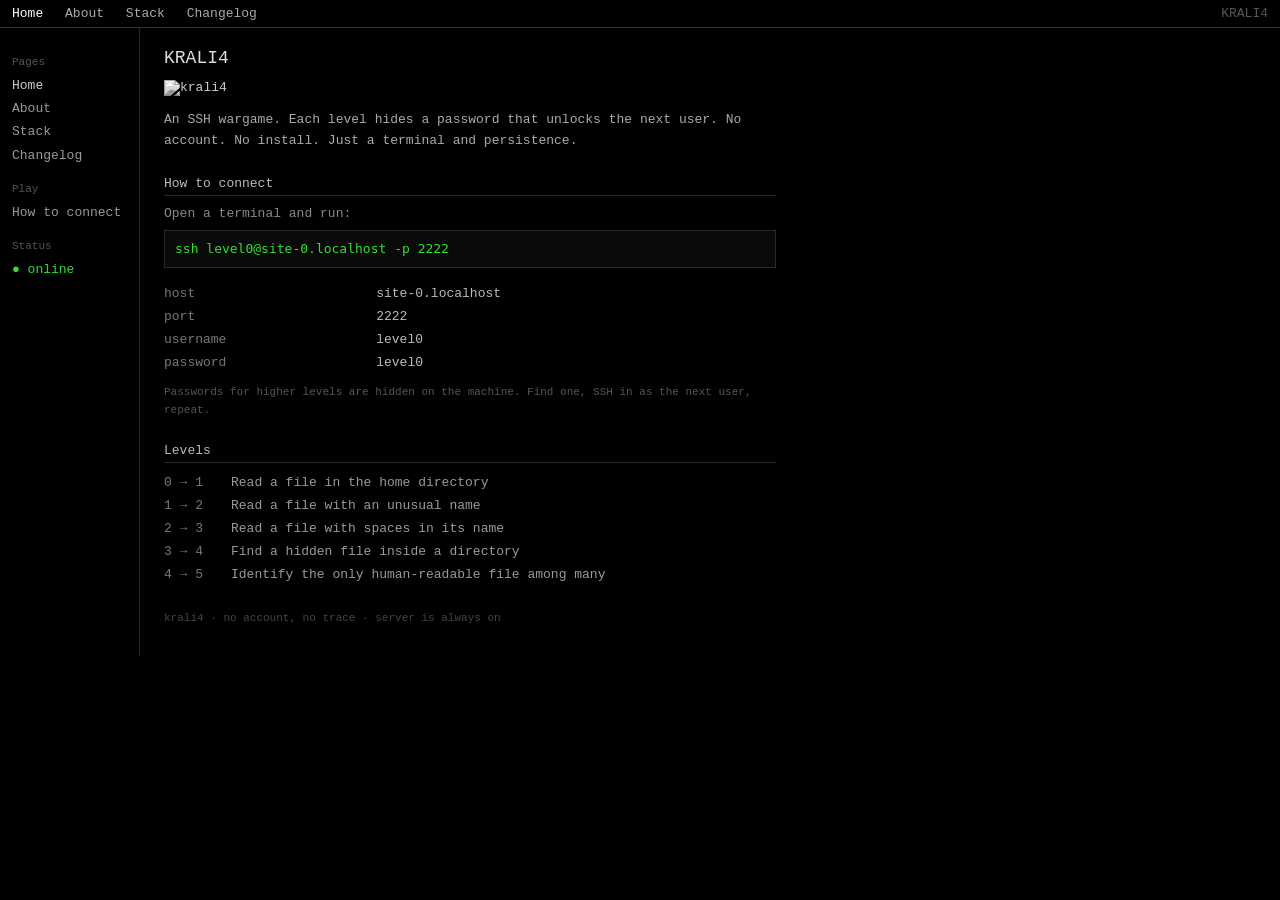
==== frontend/index.html @ 9973325b "deploy" ====
<!DOCTYPE html>
<html lang="en">
<head>
  <meta charset="UTF-8" />
  <meta name="viewport" content="width=device-width, initial-scale=1.0" />
  <title>KRALI4</title>
  <link rel="stylesheet" href="css/site.css" />
</head>
<body>

<div id="topbar">
  <div>
    <a href="/index.html" class="active">Home</a>
    <a href="/about.html">About</a>
    <a href="/stack.html">Stack</a>
    <a href="/changelog.html">Changelog</a>
  </div>
  <span style="color:#555">KRALI4</span>
</div>

<div id="wrap">

  <div id="sidebar">
    <p>Pages</p>
    <a href="/index.html" class="active">Home</a>
    <a href="/about.html">About</a>
    <a href="/stack.html">Stack</a>
    <a href="/changelog.html">Changelog</a>
    <p>Play</p>
    <a href="/index.html#connect">How to connect</a>
    <p>Status</p>
    <a href="#" style="color:#33dd33">● online</a>
  </div>

  <div id="main">

    <h1>KRALI4</h1>

    <img src="https://myfavoritewesterns.com/wp-content/uploads/2018/07/zorro-tyrone-power-the-mark-of-zorro-mask.jpg" alt="krali4" style="display:block; width:200px; margin-bottom:14px; filter:grayscale(100%);" />

    <p>An SSH wargame. Each level hides a password that unlocks the next user. No account. No install. Just a terminal and persistence.</p>

    <h2 id="connect">How to connect</h2>

    <p style="color:#888; margin-bottom:6px;">Open a terminal and run:</p>
    <pre id="connect-cmd" style="color:#33dd33; background:#0a0a0a; padding:10px; border:1px solid #2a2a2a; font-size:13px; user-select:all;"></pre>

    <table style="margin-top:8px;">
      <tr><td>host</td><td id="connect-host" style="color:#bbb; padding-left:12px;"></td></tr>
      <tr><td>port</td><td style="color:#bbb; padding-left:12px;">2222</td></tr>
      <tr><td>username</td><td style="color:#bbb; padding-left:12px;">level0</td></tr>
      <tr><td>password</td><td style="color:#bbb; padding-left:12px;">level0</td></tr>
    </table>

    <p style="margin-top:10px; color:#555; font-size:11px;">Passwords for higher levels are hidden on the machine. Find one, SSH in as the next user, repeat.</p>

    <h2>Levels</h2>
    <table>
      <tr><td>0 → 1</td><td>Read a file in the home directory</td></tr>
      <tr><td>1 → 2</td><td>Read a file with an unusual name</td></tr>
      <tr><td>2 → 3</td><td>Read a file with spaces in its name</td></tr>
      <tr><td>3 → 4</td><td>Find a hidden file inside a directory</td></tr>
      <tr><td>4 → 5</td><td>Identify the only human-readable file among many</td></tr>
    </table>

    <p class="footer">krali4 · no account, no trace · server is always on</p>

  </div>
</div>

<script>
  const host = window.location.hostname || 'localhost';
  document.getElementById('connect-host').textContent = host;
  document.getElementById('connect-cmd').textContent = `ssh level0@${host} -p 2222`;
</script>
</body>
</html>
---- frontend/css/site.css ----
*, *::before, *::after { box-sizing: border-box; }

body {
  background: #000;
  color: #cccccc;
  font-family: "Courier New", monospace;
  font-size: 13px;
  margin: 0;
}

a { color: #8ab4d4; }

#topbar {
  background: #000;
  border-bottom: 1px solid #333;
  padding: 6px 12px;
  display: flex;
  justify-content: space-between;
  align-items: center;
  flex-wrap: wrap;
  gap: 4px;
}

#topbar a { color: #aaa; margin-right: 14px; text-decoration: none; }
#topbar a:hover { text-decoration: underline; }
#topbar a.active { color: #fff; }

#wrap { display: flex; }

#sidebar {
  width: 140px;
  min-width: 140px;
  padding: 12px;
  border-right: 1px solid #2a2a2a;
  flex-shrink: 0;
}

#sidebar p { color: #555; margin: 14px 0 2px; font-size: 11px; }
#sidebar a { display: block; color: #999; text-decoration: none; line-height: 1.8; }
#sidebar a:hover { text-decoration: underline; }
#sidebar a.active { color: #ccc; }

#main {
  padding: 20px 24px;
  max-width: 660px;
  min-width: 0;
}

h1 { font-size: 18px; font-weight: normal; color: #ddd; margin: 0 0 12px; }
h2 { font-size: 13px; font-weight: normal; color: #bbb; margin: 24px 0 8px; border-bottom: 1px solid #2a2a2a; padding-bottom: 4px; }

p { color: #aaa; margin: 0 0 8px; line-height: 1.6; }

pre { color: #3a3a3a; font-size: 11px; line-height: 1.2; margin: 0 0 14px; overflow-x: auto; }

table { border-collapse: collapse; width: 100%; }
td { padding: 4px 8px 4px 0; color: #999; vertical-align: top; }
td:first-child { color: #777; white-space: nowrap; }

ul { margin: 0; padding: 0 0 0 16px; color: #888; }
li { line-height: 1.7; font-size: 12px; }

.ver { color: #33dd33; }
.tag { color: #aa6622; font-size: 11px; }
.tag.latest { color: #33dd33; }
.date { color: #555; }

.log { margin-bottom: 16px; }

code { color: #bbb; }

.footer { color: #444; font-size: 11px; margin-top: 24px; }

/* ── MOBILE ── */
@media (max-width: 540px) {
  #sidebar { display: none; }

  #main { padding: 14px 14px 40px; }

  #topbar { padding: 8px 12px; }
  #topbar a { margin-right: 10px; font-size: 12px; }

  h1 { font-size: 16px; }

  table { display: block; }
  td { display: block; padding: 1px 0; }
  td:first-child { color: #555; font-size: 11px; margin-top: 8px; }

  img { width: 100% !important; max-width: 260px; }
}
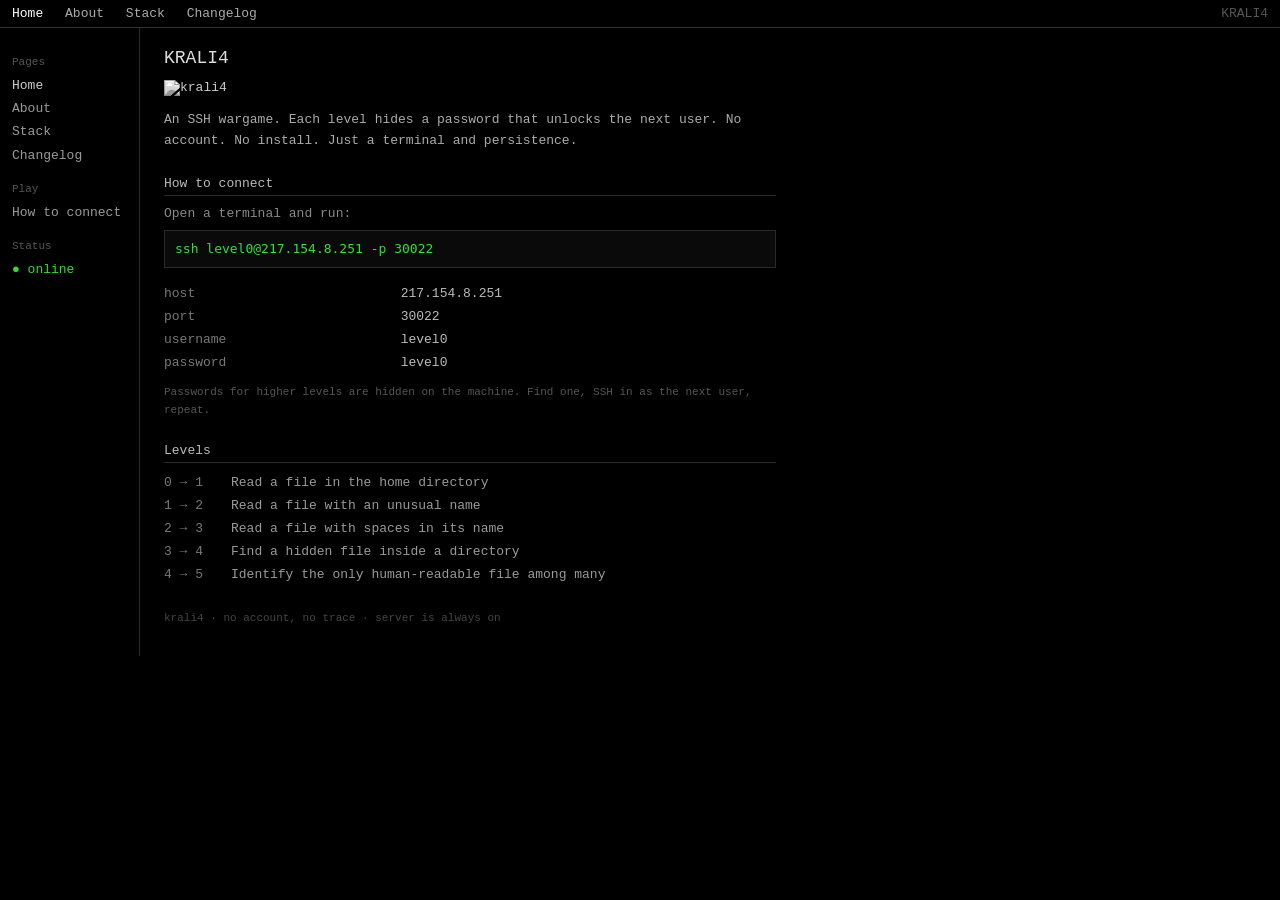
==== commit 77f46900: "ip address and port change" ====
--- a/frontend/index.html
+++ b/frontend/index.html
@@ -47,7 +47,7 @@
 
     <table style="margin-top:8px;">
       <tr><td>host</td><td id="connect-host" style="color:#bbb; padding-left:12px;"></td></tr>
-      <tr><td>port</td><td style="color:#bbb; padding-left:12px;">2222</td></tr>
+      <tr><td>port</td><td style="color:#bbb; padding-left:12px;">30022</td></tr>
       <tr><td>username</td><td style="color:#bbb; padding-left:12px;">level0</td></tr>
       <tr><td>password</td><td style="color:#bbb; padding-left:12px;">level0</td></tr>
     </table>
@@ -69,9 +69,10 @@
 </div>
 
 <script>
-  const host = window.location.hostname || 'localhost';
+  const host = '217.154.8.251';
+  const port = 30022;
   document.getElementById('connect-host').textContent = host;
-  document.getElementById('connect-cmd').textContent = `ssh level0@${host} -p 2222`;
+  document.getElementById('connect-cmd').textContent = `ssh level0@${host} -p ${port}`;
 </script>
 </body>
 </html>
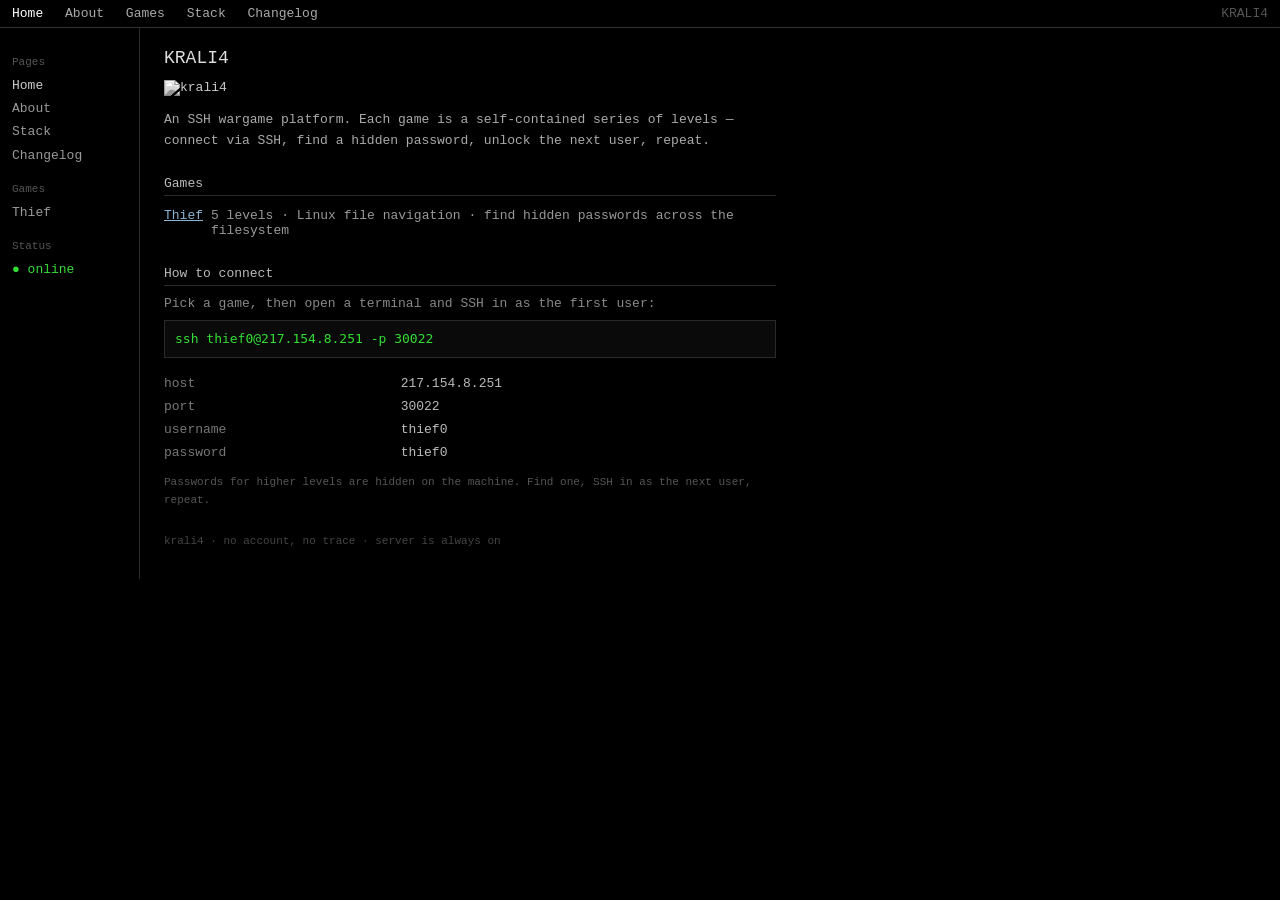
==== commit 59b8ddce: "reconstruct" ====
--- a/frontend/index.html
+++ b/frontend/index.html
@@ -12,6 +12,7 @@
   <div>
     <a href="/index.html" class="active">Home</a>
     <a href="/about.html">About</a>
+    <a href="/games/thief.html">Games</a>
     <a href="/stack.html">Stack</a>
     <a href="/changelog.html">Changelog</a>
   </div>
@@ -26,8 +27,8 @@
     <a href="/about.html">About</a>
     <a href="/stack.html">Stack</a>
     <a href="/changelog.html">Changelog</a>
-    <p>Play</p>
-    <a href="/index.html#connect">How to connect</a>
+    <p>Games</p>
+    <a href="/games/thief.html">Thief</a>
     <p>Status</p>
     <a href="#" style="color:#33dd33">● online</a>
   </div>
@@ -38,30 +39,29 @@
 
     <img src="https://myfavoritewesterns.com/wp-content/uploads/2018/07/zorro-tyrone-power-the-mark-of-zorro-mask.jpg" alt="krali4" style="display:block; width:200px; margin-bottom:14px; filter:grayscale(100%);" />
 
-    <p>An SSH wargame. Each level hides a password that unlocks the next user. No account. No install. Just a terminal and persistence.</p>
+    <p>An SSH wargame platform. Each game is a self-contained series of levels — connect via SSH, find a hidden password, unlock the next user, repeat.</p>
+
+    <h2>Games</h2>
+    <table>
+      <tr>
+        <td><a href="/games/thief.html">Thief</a></td>
+        <td>5 levels · Linux file navigation · find hidden passwords across the filesystem</td>
+      </tr>
+    </table>
 
     <h2 id="connect">How to connect</h2>
 
-    <p style="color:#888; margin-bottom:6px;">Open a terminal and run:</p>
+    <p style="color:#888; margin-bottom:6px;">Pick a game, then open a terminal and SSH in as the first user:</p>
     <pre id="connect-cmd" style="color:#33dd33; background:#0a0a0a; padding:10px; border:1px solid #2a2a2a; font-size:13px; user-select:all;"></pre>
 
     <table style="margin-top:8px;">
       <tr><td>host</td><td id="connect-host" style="color:#bbb; padding-left:12px;"></td></tr>
       <tr><td>port</td><td style="color:#bbb; padding-left:12px;">30022</td></tr>
-      <tr><td>username</td><td style="color:#bbb; padding-left:12px;">level0</td></tr>
-      <tr><td>password</td><td style="color:#bbb; padding-left:12px;">level0</td></tr>
+      <tr><td>username</td><td style="color:#bbb; padding-left:12px;">thief0</td></tr>
+      <tr><td>password</td><td style="color:#bbb; padding-left:12px;">thief0</td></tr>
     </table>
 
     <p style="margin-top:10px; color:#555; font-size:11px;">Passwords for higher levels are hidden on the machine. Find one, SSH in as the next user, repeat.</p>
-
-    <h2>Levels</h2>
-    <table>
-      <tr><td>0 → 1</td><td>Read a file in the home directory</td></tr>
-      <tr><td>1 → 2</td><td>Read a file with an unusual name</td></tr>
-      <tr><td>2 → 3</td><td>Read a file with spaces in its name</td></tr>
-      <tr><td>3 → 4</td><td>Find a hidden file inside a directory</td></tr>
-      <tr><td>4 → 5</td><td>Identify the only human-readable file among many</td></tr>
-    </table>
 
     <p class="footer">krali4 · no account, no trace · server is always on</p>
 
@@ -72,7 +72,7 @@
   const host = '217.154.8.251';
   const port = 30022;
   document.getElementById('connect-host').textContent = host;
-  document.getElementById('connect-cmd').textContent = `ssh level0@${host} -p ${port}`;
+  document.getElementById('connect-cmd').textContent = `ssh thief0@${host} -p ${port}`;
 </script>
 </body>
 </html>
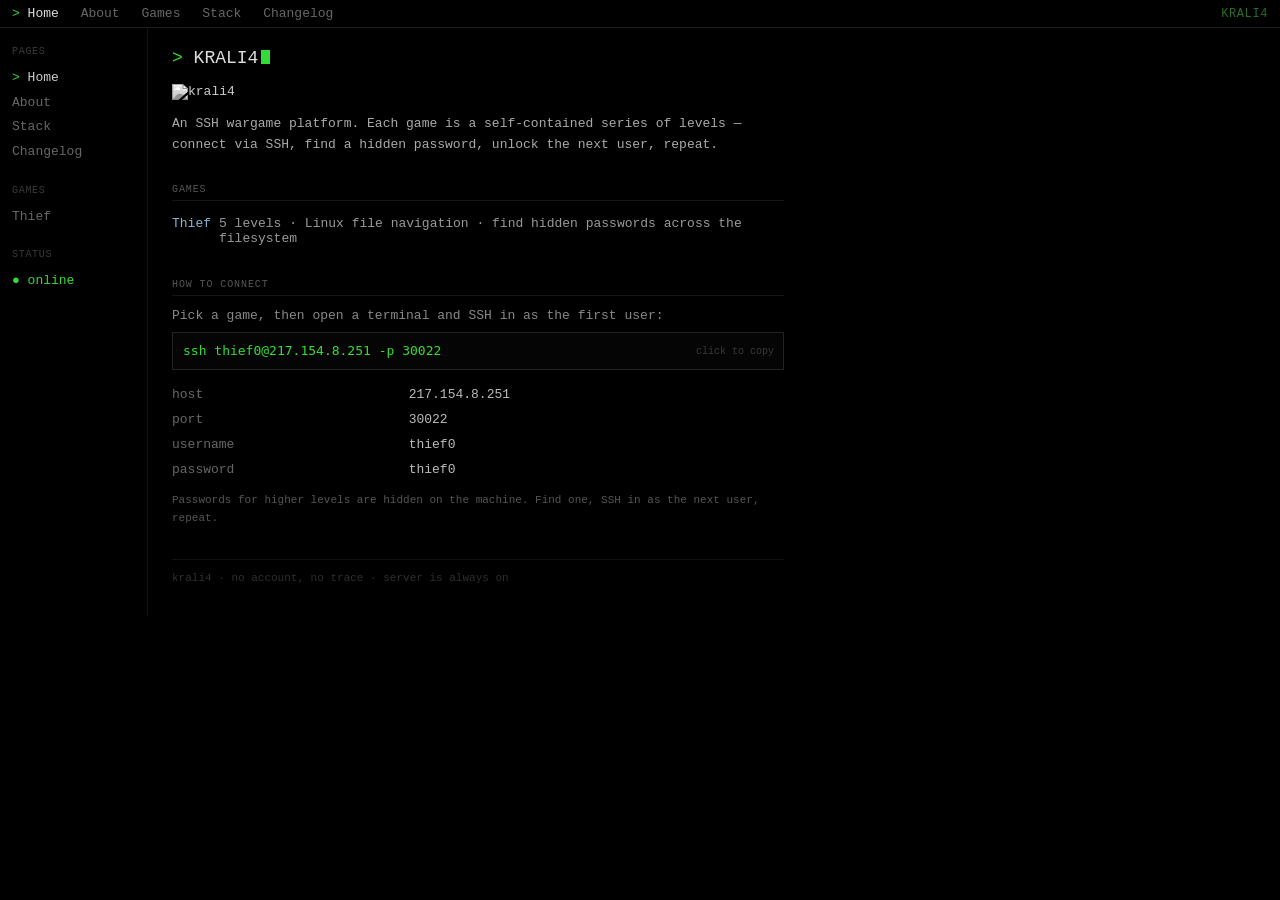
==== commit 086992d7: "da" ====
--- a/frontend/index.html
+++ b/frontend/index.html
@@ -16,7 +16,7 @@
     <a href="/stack.html">Stack</a>
     <a href="/changelog.html">Changelog</a>
   </div>
-  <span style="color:#555">KRALI4</span>
+  <span class="topbar-logo">KRALI4</span>
 </div>
 
 <div id="wrap">
@@ -35,7 +35,7 @@
 
   <div id="main">
 
-    <h1>KRALI4</h1>
+    <h1>KRALI4<span class="cursor"></span></h1>
 
     <img src="https://myfavoritewesterns.com/wp-content/uploads/2018/07/zorro-tyrone-power-the-mark-of-zorro-mask.jpg" alt="krali4" style="display:block; width:200px; margin-bottom:14px; filter:grayscale(100%);" />
 
@@ -52,7 +52,10 @@
     <h2 id="connect">How to connect</h2>
 
     <p style="color:#888; margin-bottom:6px;">Pick a game, then open a terminal and SSH in as the first user:</p>
-    <pre id="connect-cmd" style="color:#33dd33; background:#0a0a0a; padding:10px; border:1px solid #2a2a2a; font-size:13px; user-select:all;"></pre>
+    <div class="cmd-wrap">
+      <pre id="connect-cmd" class="cmd-box"></pre>
+      <span class="copy-hint">click to copy</span>
+    </div>
 
     <table style="margin-top:8px;">
       <tr><td>host</td><td id="connect-host" style="color:#bbb; padding-left:12px;"></td></tr>
@@ -73,6 +76,18 @@
   const port = 30022;
   document.getElementById('connect-host').textContent = host;
   document.getElementById('connect-cmd').textContent = `ssh thief0@${host} -p ${port}`;
+
+  document.querySelectorAll('.cmd-box').forEach(function(el) {
+    el.addEventListener('click', function() {
+      var hint = this.parentElement.querySelector('.copy-hint');
+      navigator.clipboard.writeText(this.textContent.trim()).then(function() {
+        if (hint) { hint.textContent = 'copied!'; hint.style.color = '#33dd33'; }
+        setTimeout(function() {
+          if (hint) { hint.textContent = 'click to copy'; hint.style.color = ''; }
+        }, 1500);
+      });
+    });
+  });
 </script>
 </body>
 </html>
--- a/frontend/css/site.css
+++ b/frontend/css/site.css
@@ -8,11 +8,12 @@
   margin: 0;
 }
 
-a { color: #8ab4d4; }
+a { color: #8ab4d4; text-decoration: none; }
+a:hover { color: #aac8e8; text-decoration: underline; }
 
 #topbar {
   background: #000;
-  border-bottom: 1px solid #333;
+  border-bottom: 1px solid #1e1e1e;
   padding: 6px 12px;
   display: flex;
   justify-content: space-between;
@@ -21,24 +22,37 @@
   gap: 4px;
 }
 
-#topbar a { color: #aaa; margin-right: 14px; text-decoration: none; }
-#topbar a:hover { text-decoration: underline; }
-#topbar a.active { color: #fff; }
+#topbar a { color: #666; margin-right: 14px; text-decoration: none; }
+#topbar a:hover { color: #aaa; text-decoration: none; }
+#topbar a.active { color: #ddd; }
+#topbar a.active::before { content: '> '; color: #33dd33; }
+
+.topbar-logo { color: #2a6a2a; font-size: 12px; letter-spacing: 0.05em; }
 
 #wrap { display: flex; }
 
 #sidebar {
-  width: 140px;
-  min-width: 140px;
-  padding: 12px;
-  border-right: 1px solid #2a2a2a;
+  width: 148px;
+  min-width: 148px;
+  padding: 14px 12px;
+  border-right: 1px solid #141414;
   flex-shrink: 0;
 }
 
-#sidebar p { color: #555; margin: 14px 0 2px; font-size: 11px; }
-#sidebar a { display: block; color: #999; text-decoration: none; line-height: 1.8; }
-#sidebar a:hover { text-decoration: underline; }
+#sidebar p {
+  color: #3a3a3a;
+  margin: 18px 0 6px;
+  font-size: 10px;
+  text-transform: uppercase;
+  letter-spacing: 0.07em;
+}
+
+#sidebar p:first-child { margin-top: 2px; }
+
+#sidebar a { display: block; color: #666; text-decoration: none; line-height: 1.9; }
+#sidebar a:hover { color: #aaa; text-decoration: none; }
 #sidebar a.active { color: #ccc; }
+#sidebar a.active::before { content: '> '; color: #33dd33; }
 
 #main {
   padding: 20px 24px;
@@ -46,16 +60,34 @@
   min-width: 0;
 }
 
-h1 { font-size: 18px; font-weight: normal; color: #ddd; margin: 0 0 12px; }
-h2 { font-size: 13px; font-weight: normal; color: #bbb; margin: 24px 0 8px; border-bottom: 1px solid #2a2a2a; padding-bottom: 4px; }
+h1 {
+  font-size: 18px;
+  font-weight: normal;
+  color: #ddd;
+  margin: 0 0 16px;
+}
+
+h1::before { content: '> '; color: #33dd33; }
+
+h2 {
+  font-size: 10px;
+  font-weight: normal;
+  color: #555;
+  margin: 28px 0 10px;
+  border-bottom: 1px solid #161616;
+  padding-bottom: 5px;
+  text-transform: uppercase;
+  letter-spacing: 0.09em;
+}
 
 p { color: #aaa; margin: 0 0 8px; line-height: 1.6; }
 
 pre { color: #3a3a3a; font-size: 11px; line-height: 1.2; margin: 0 0 14px; overflow-x: auto; }
 
 table { border-collapse: collapse; width: 100%; }
-td { padding: 4px 8px 4px 0; color: #999; vertical-align: top; }
-td:first-child { color: #777; white-space: nowrap; }
+td { padding: 5px 8px 5px 0; color: #999; vertical-align: top; }
+td:first-child { color: #666; white-space: nowrap; }
+tr:hover td { background: #080808; }
 
 ul { margin: 0; padding: 0 0 0 16px; color: #888; }
 li { line-height: 1.7; font-size: 12px; }
@@ -65,11 +97,61 @@
 .tag.latest { color: #33dd33; }
 .date { color: #555; }
 
-.log { margin-bottom: 16px; }
+.log { margin-bottom: 18px; }
 
-code { color: #bbb; }
+code { color: #ccc; background: #0d0d0d; padding: 1px 4px; }
 
-.footer { color: #444; font-size: 11px; margin-top: 24px; }
+.footer {
+  color: #2e2e2e;
+  font-size: 11px;
+  margin-top: 32px;
+  padding-top: 10px;
+  border-top: 1px solid #111;
+}
+
+/* ── CMD BLOCK ── */
+.cmd-wrap { position: relative; margin-bottom: 12px; }
+
+.cmd-box {
+  display: block;
+  color: #33dd33;
+  background: #050505;
+  padding: 10px 80px 10px 10px;
+  border: 1px solid #222;
+  font-size: 13px;
+  cursor: pointer;
+  margin: 0;
+  user-select: all;
+  transition: border-color 0.15s;
+}
+
+.cmd-box:hover { border-color: #33dd33; }
+
+.copy-hint {
+  position: absolute;
+  top: 50%;
+  right: 10px;
+  transform: translateY(-50%);
+  font-size: 10px;
+  color: #3a3a3a;
+  pointer-events: none;
+  transition: color 0.15s;
+}
+
+/* ── CURSOR ── */
+@keyframes blink { 0%, 100% { opacity: 1; } 50% { opacity: 0; } }
+
+.cursor {
+  display: inline-block;
+  width: 9px;
+  height: 14px;
+  background: #33dd33;
+  vertical-align: middle;
+  margin-left: 3px;
+  animation: blink 1.1s step-end infinite;
+  position: relative;
+  top: -1px;
+}
 
 /* ── MOBILE ── */
 @media (max-width: 540px) {
@@ -79,6 +161,7 @@
 
   #topbar { padding: 8px 12px; }
   #topbar a { margin-right: 10px; font-size: 12px; }
+  #topbar a.active::before { content: ''; }
 
   h1 { font-size: 16px; }
 
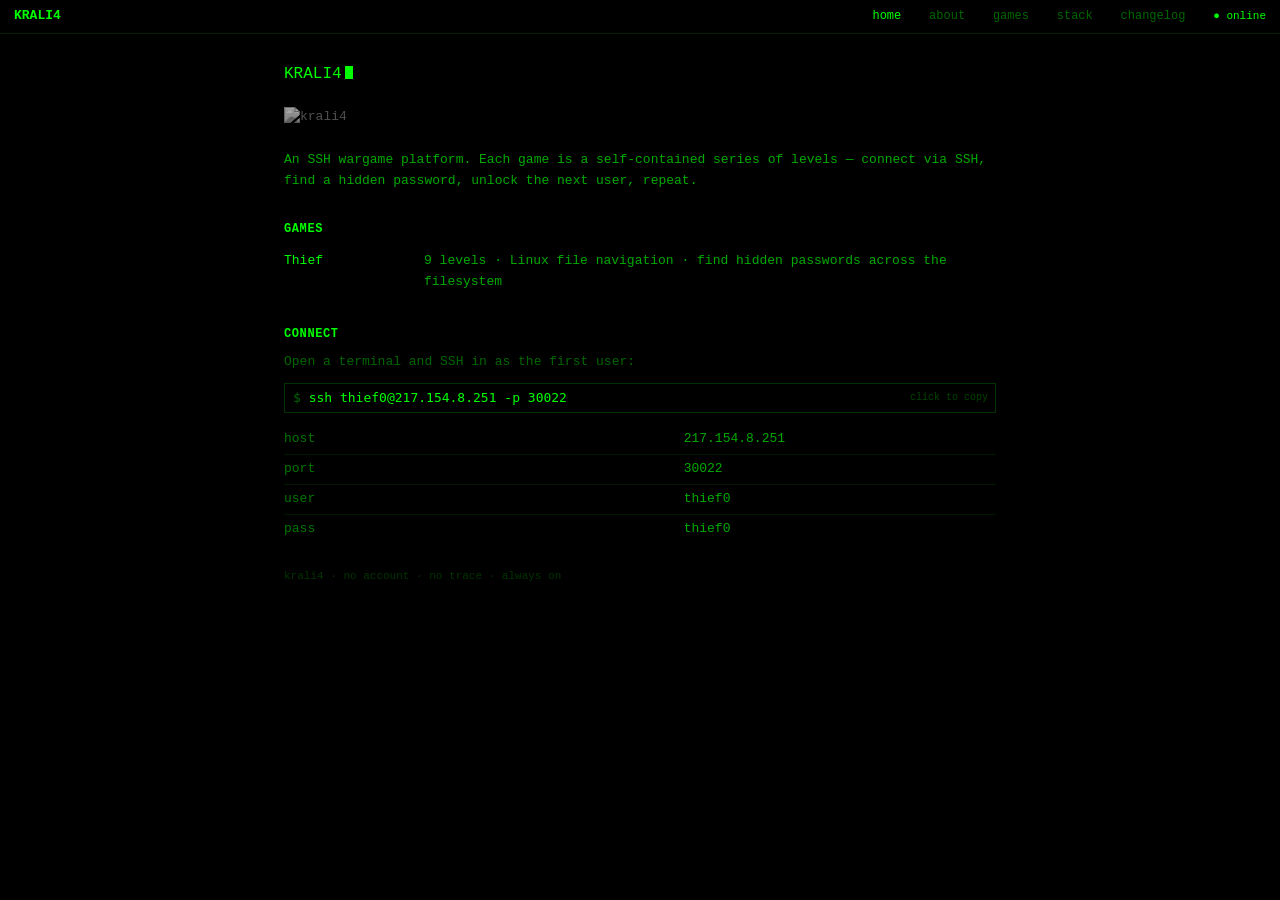
==== commit 639ba173: "design changes" ====
--- a/frontend/index.html
+++ b/frontend/index.html
@@ -9,66 +9,50 @@
 <body>
 
 <div id="topbar">
-  <div>
-    <a href="/index.html" class="active">Home</a>
-    <a href="/about.html">About</a>
-    <a href="/games/thief.html">Games</a>
-    <a href="/stack.html">Stack</a>
-    <a href="/changelog.html">Changelog</a>
-  </div>
   <span class="topbar-logo">KRALI4</span>
+  <nav>
+    <a href="/index.html" class="active">home</a>
+    <a href="/about.html">about</a>
+    <a href="/games/">games</a>
+    <a href="/stack.html">stack</a>
+    <a href="/changelog.html">changelog</a>
+    <span class="online">● online</span>
+  </nav>
 </div>
 
-<div id="wrap">
+<div id="main">
 
-  <div id="sidebar">
-    <p>Pages</p>
-    <a href="/index.html" class="active">Home</a>
-    <a href="/about.html">About</a>
-    <a href="/stack.html">Stack</a>
-    <a href="/changelog.html">Changelog</a>
-    <p>Games</p>
-    <a href="/games/thief.html">Thief</a>
-    <p>Status</p>
-    <a href="#" style="color:#33dd33">● online</a>
+  <h1>KRALI4<span class="cursor"></span></h1>
+
+  <img src="https://myfavoritewesterns.com/wp-content/uploads/2018/07/zorro-tyrone-power-the-mark-of-zorro-mask.jpg" alt="krali4" style="display:block; width:180px; margin-bottom:22px; filter:grayscale(100%) opacity(0.65);" />
+
+  <p>An SSH wargame platform. Each game is a self-contained series of levels — connect via SSH, find a hidden password, unlock the next user, repeat.</p>
+
+  <h2>Games</h2>
+  <table>
+    <tr>
+      <td><a href="/games/thief.html">Thief</a></td>
+      <td>9 levels · Linux file navigation · find hidden passwords across the filesystem</td>
+    </tr>
+  </table>
+
+  <h2 id="connect">Connect</h2>
+
+  <p style="margin-bottom:10px; color:#006600;">Open a terminal and SSH in as the first user:</p>
+  <div class="cmd-wrap">
+    <pre id="connect-cmd" class="cmd-box"></pre>
+    <span class="copy-hint">click to copy</span>
   </div>
 
-  <div id="main">
+  <table>
+    <tr><td>host</td><td id="connect-host"></td></tr>
+    <tr><td>port</td><td>30022</td></tr>
+    <tr><td>user</td><td>thief0</td></tr>
+    <tr><td>pass</td><td>thief0</td></tr>
+  </table>
 
-    <h1>KRALI4<span class="cursor"></span></h1>
+  <p class="footer">krali4 · no account · no trace · always on</p>
 
-    <img src="https://myfavoritewesterns.com/wp-content/uploads/2018/07/zorro-tyrone-power-the-mark-of-zorro-mask.jpg" alt="krali4" style="display:block; width:200px; margin-bottom:14px; filter:grayscale(100%);" />
-
-    <p>An SSH wargame platform. Each game is a self-contained series of levels — connect via SSH, find a hidden password, unlock the next user, repeat.</p>
-
-    <h2>Games</h2>
-    <table>
-      <tr>
-        <td><a href="/games/thief.html">Thief</a></td>
-        <td>5 levels · Linux file navigation · find hidden passwords across the filesystem</td>
-      </tr>
-    </table>
-
-    <h2 id="connect">How to connect</h2>
-
-    <p style="color:#888; margin-bottom:6px;">Pick a game, then open a terminal and SSH in as the first user:</p>
-    <div class="cmd-wrap">
-      <pre id="connect-cmd" class="cmd-box"></pre>
-      <span class="copy-hint">click to copy</span>
-    </div>
-
-    <table style="margin-top:8px;">
-      <tr><td>host</td><td id="connect-host" style="color:#bbb; padding-left:12px;"></td></tr>
-      <tr><td>port</td><td style="color:#bbb; padding-left:12px;">30022</td></tr>
-      <tr><td>username</td><td style="color:#bbb; padding-left:12px;">thief0</td></tr>
-      <tr><td>password</td><td style="color:#bbb; padding-left:12px;">thief0</td></tr>
-    </table>
-
-    <p style="margin-top:10px; color:#555; font-size:11px;">Passwords for higher levels are hidden on the machine. Find one, SSH in as the next user, repeat.</p>
-
-    <p class="footer">krali4 · no account, no trace · server is always on</p>
-
-  </div>
 </div>
 
 <script>
@@ -81,7 +65,7 @@
     el.addEventListener('click', function() {
       var hint = this.parentElement.querySelector('.copy-hint');
       navigator.clipboard.writeText(this.textContent.trim()).then(function() {
-        if (hint) { hint.textContent = 'copied!'; hint.style.color = '#33dd33'; }
+        if (hint) { hint.textContent = 'copied!'; hint.style.color = '#00ff41'; }
         setTimeout(function() {
           if (hint) { hint.textContent = 'click to copy'; hint.style.color = ''; }
         }, 1500);
--- a/frontend/css/site.css
+++ b/frontend/css/site.css
@@ -2,172 +2,166 @@
 
 body {
   background: #000;
-  color: #cccccc;
+  color: #00aa00;
   font-family: "Courier New", monospace;
   font-size: 13px;
   margin: 0;
+  line-height: 1.6;
 }
 
-a { color: #8ab4d4; text-decoration: none; }
-a:hover { color: #aac8e8; text-decoration: underline; }
+a { color: #00ff00; text-decoration: none; }
+a:hover { text-decoration: underline; }
 
+/* ── TOPBAR ── */
 #topbar {
-  background: #000;
-  border-bottom: 1px solid #1e1e1e;
-  padding: 6px 12px;
+  padding: 6px 14px;
+  border-bottom: 1px solid #002200;
   display: flex;
   justify-content: space-between;
   align-items: center;
-  flex-wrap: wrap;
-  gap: 4px;
 }
 
-#topbar a { color: #666; margin-right: 14px; text-decoration: none; }
-#topbar a:hover { color: #aaa; text-decoration: none; }
-#topbar a.active { color: #ddd; }
-#topbar a.active::before { content: '> '; color: #33dd33; }
-
-.topbar-logo { color: #2a6a2a; font-size: 12px; letter-spacing: 0.05em; }
-
-#wrap { display: flex; }
-
-#sidebar {
-  width: 148px;
-  min-width: 148px;
-  padding: 14px 12px;
-  border-right: 1px solid #141414;
-  flex-shrink: 0;
+.topbar-logo {
+  color: #00ff00;
+  font-size: 13px;
+  font-weight: bold;
 }
 
-#sidebar p {
-  color: #3a3a3a;
-  margin: 18px 0 6px;
-  font-size: 10px;
-  text-transform: uppercase;
-  letter-spacing: 0.07em;
+#topbar nav a {
+  color: #006600;
+  font-size: 12px;
+  text-decoration: none;
+  margin-left: 20px;
 }
 
-#sidebar p:first-child { margin-top: 2px; }
+#topbar nav a:hover { color: #00cc00; text-decoration: none; }
+#topbar nav a.active { color: #00ff00; }
 
-#sidebar a { display: block; color: #666; text-decoration: none; line-height: 1.9; }
-#sidebar a:hover { color: #aaa; text-decoration: none; }
-#sidebar a.active { color: #ccc; }
-#sidebar a.active::before { content: '> '; color: #33dd33; }
+.online { color: #00ff00; font-size: 11px; margin-left: 20px; }
 
+/* ── MAIN ── */
 #main {
-  padding: 20px 24px;
-  max-width: 660px;
-  min-width: 0;
+  max-width: 740px;
+  margin: 0 auto;
+  padding: 28px 14px 60px;
 }
 
+/* ── HEADINGS ── */
 h1 {
-  font-size: 18px;
+  font-size: 16px;
   font-weight: normal;
-  color: #ddd;
-  margin: 0 0 16px;
+  color: #00ff00;
+  margin: 0 0 20px;
 }
 
-h1::before { content: '> '; color: #33dd33; }
-
 h2 {
-  font-size: 10px;
-  font-weight: normal;
-  color: #555;
-  margin: 28px 0 10px;
-  border-bottom: 1px solid #161616;
-  padding-bottom: 5px;
+  font-size: 12px;
+  font-weight: bold;
+  color: #00ff00;
+  margin: 28px 0 8px;
   text-transform: uppercase;
-  letter-spacing: 0.09em;
+  letter-spacing: 0.05em;
 }
 
-p { color: #aaa; margin: 0 0 8px; line-height: 1.6; }
+/* ── TEXT ── */
+p { margin: 0 0 8px; }
 
-pre { color: #3a3a3a; font-size: 11px; line-height: 1.2; margin: 0 0 14px; overflow-x: auto; }
+code { color: #00ff00; }
 
+pre { font-size: 12px; line-height: 1.3; margin: 0 0 8px; overflow-x: auto; color: #004400; }
+
+/* ── TABLES ── */
 table { border-collapse: collapse; width: 100%; }
-td { padding: 5px 8px 5px 0; color: #999; vertical-align: top; }
-td:first-child { color: #666; white-space: nowrap; }
-tr:hover td { background: #080808; }
 
-ul { margin: 0; padding: 0 0 0 16px; color: #888; }
-li { line-height: 1.7; font-size: 12px; }
+td {
+  padding: 4px 8px 4px 0;
+  vertical-align: top;
+  border-bottom: 1px solid #001800;
+  color: #00aa00;
+}
 
-.ver { color: #33dd33; }
-.tag { color: #aa6622; font-size: 11px; }
-.tag.latest { color: #33dd33; }
-.date { color: #555; }
+tr:last-child td { border-bottom: none; }
 
-.log { margin-bottom: 18px; }
+td:first-child {
+  color: #007700;
+  white-space: nowrap;
+  min-width: 140px;
+}
 
-code { color: #ccc; background: #0d0d0d; padding: 1px 4px; }
+tr:hover td { color: #00ff00; }
+tr:hover td:first-child { color: #00cc00; }
 
-.footer {
-  color: #2e2e2e;
-  font-size: 11px;
-  margin-top: 32px;
-  padding-top: 10px;
-  border-top: 1px solid #111;
+/* ── LISTS ── */
+ul { margin: 0; padding: 0; list-style: none; }
+
+li {
+  line-height: 1.8;
+  padding-left: 14px;
+  position: relative;
+}
+
+li::before {
+  content: '-';
+  position: absolute;
+  left: 0;
+  color: #005500;
 }
 
 /* ── CMD BLOCK ── */
-.cmd-wrap { position: relative; margin-bottom: 12px; }
+.cmd-wrap { position: relative; margin: 6px 0 12px; }
 
 .cmd-box {
   display: block;
-  color: #33dd33;
-  background: #050505;
-  padding: 10px 80px 10px 10px;
-  border: 1px solid #222;
+  color: #00ff00;
+  background: #000;
+  border: 1px solid #003300;
+  padding: 6px 80px 6px 8px;
   font-size: 13px;
   cursor: pointer;
   margin: 0;
-  user-select: all;
-  transition: border-color 0.15s;
 }
 
-.cmd-box:hover { border-color: #33dd33; }
+.cmd-box::before { content: '$ '; color: #006600; }
+.cmd-box:hover { border-color: #00ff00; }
 
 .copy-hint {
   position: absolute;
   top: 50%;
-  right: 10px;
+  right: 8px;
   transform: translateY(-50%);
   font-size: 10px;
-  color: #3a3a3a;
+  color: #004400;
   pointer-events: none;
-  transition: color 0.15s;
 }
+
+/* ── CHANGELOG ── */
+.ver { color: #00ff00; font-weight: bold; }
+.tag { color: #004400; font-size: 11px; }
+.tag.latest { color: #00ff00; }
+.date { color: #006600; }
+.log { margin-bottom: 18px; }
 
 /* ── CURSOR ── */
 @keyframes blink { 0%, 100% { opacity: 1; } 50% { opacity: 0; } }
 
 .cursor {
   display: inline-block;
-  width: 9px;
-  height: 14px;
-  background: #33dd33;
+  width: 8px;
+  height: 13px;
+  background: #00ff00;
   vertical-align: middle;
   margin-left: 3px;
-  animation: blink 1.1s step-end infinite;
+  animation: blink 1s step-end infinite;
   position: relative;
   top: -1px;
 }
 
+/* ── FOOTER ── */
+.footer { color: #003300; font-size: 11px; margin-top: 24px; }
+
 /* ── MOBILE ── */
-@media (max-width: 540px) {
-  #sidebar { display: none; }
-
-  #main { padding: 14px 14px 40px; }
-
-  #topbar { padding: 8px 12px; }
-  #topbar a { margin-right: 10px; font-size: 12px; }
-  #topbar a.active::before { content: ''; }
-
-  h1 { font-size: 16px; }
-
-  table { display: block; }
-  td { display: block; padding: 1px 0; }
-  td:first-child { color: #555; font-size: 11px; margin-top: 8px; }
-
-  img { width: 100% !important; max-width: 260px; }
+@media (max-width: 560px) {
+  #topbar { padding: 6px 10px; flex-wrap: wrap; gap: 6px; }
+  #main { padding: 20px 10px 40px; }
+  img { max-width: 100% !important; }
 }
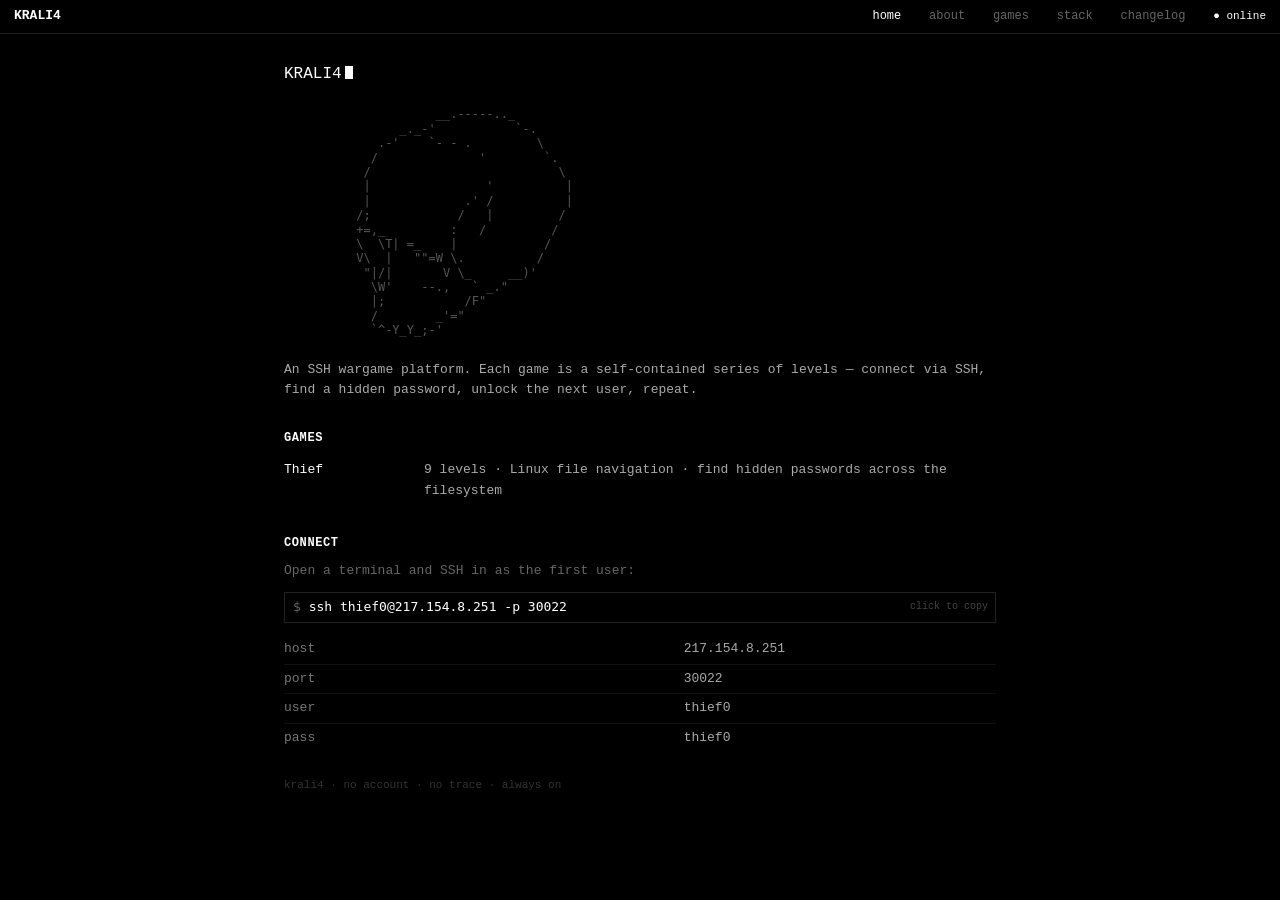
==== commit c1ff4269: "readme update" ====
--- a/frontend/index.html
+++ b/frontend/index.html
@@ -24,7 +24,22 @@
 
   <h1>KRALI4<span class="cursor"></span></h1>
 
-  <img src="https://myfavoritewesterns.com/wp-content/uploads/2018/07/zorro-tyrone-power-the-mark-of-zorro-mask.jpg" alt="krali4" style="display:block; width:180px; margin-bottom:22px; filter:grayscale(100%) opacity(0.65);" />
+  <pre style="margin:0 0 22px; color:#555; line-height:1.2;">                     __.-----.._
+                _._-'           `-.
+             .-'    `- - .         \
+            /              '        `.
+           /                          \
+           |                '          |
+           |             .' /          |
+          /;            /   |         /
+          +=,_         :   /         /
+          \  \T| =_    |            /
+          V\  |   ""=W \.          /
+           "|/|       V \_     __)'            
+            \W'    --.,   ` _."
+            |;           /F"
+            /        _'="
+            `^-Y_Y_;-'</pre>
 
   <p>An SSH wargame platform. Each game is a self-contained series of levels — connect via SSH, find a hidden password, unlock the next user, repeat.</p>
 
@@ -38,7 +53,7 @@
 
   <h2 id="connect">Connect</h2>
 
-  <p style="margin-bottom:10px; color:#006600;">Open a terminal and SSH in as the first user:</p>
+  <p style="margin-bottom:10px; color:#666;">Open a terminal and SSH in as the first user:</p>
   <div class="cmd-wrap">
     <pre id="connect-cmd" class="cmd-box"></pre>
     <span class="copy-hint">click to copy</span>
@@ -65,7 +80,7 @@
     el.addEventListener('click', function() {
       var hint = this.parentElement.querySelector('.copy-hint');
       navigator.clipboard.writeText(this.textContent.trim()).then(function() {
-        if (hint) { hint.textContent = 'copied!'; hint.style.color = '#00ff41'; }
+        if (hint) { hint.textContent = 'copied!'; hint.style.color = '#fff'; }
         setTimeout(function() {
           if (hint) { hint.textContent = 'click to copy'; hint.style.color = ''; }
         }, 1500);
--- a/frontend/css/site.css
+++ b/frontend/css/site.css
@@ -2,42 +2,42 @@
 
 body {
   background: #000;
-  color: #00aa00;
+  color: #aaa;
   font-family: "Courier New", monospace;
   font-size: 13px;
   margin: 0;
   line-height: 1.6;
 }
 
-a { color: #00ff00; text-decoration: none; }
+a { color: #fff; text-decoration: none; }
 a:hover { text-decoration: underline; }
 
 /* ── TOPBAR ── */
 #topbar {
   padding: 6px 14px;
-  border-bottom: 1px solid #002200;
+  border-bottom: 1px solid #1a1a1a;
   display: flex;
   justify-content: space-between;
   align-items: center;
 }
 
 .topbar-logo {
-  color: #00ff00;
+  color: #fff;
   font-size: 13px;
   font-weight: bold;
 }
 
 #topbar nav a {
-  color: #006600;
+  color: #666;
   font-size: 12px;
   text-decoration: none;
   margin-left: 20px;
 }
 
-#topbar nav a:hover { color: #00cc00; text-decoration: none; }
-#topbar nav a.active { color: #00ff00; }
+#topbar nav a:hover { color: #ccc; text-decoration: none; }
+#topbar nav a.active { color: #fff; }
 
-.online { color: #00ff00; font-size: 11px; margin-left: 20px; }
+.online { color: #fff; font-size: 11px; margin-left: 20px; }
 
 /* ── MAIN ── */
 #main {
@@ -50,14 +50,14 @@
 h1 {
   font-size: 16px;
   font-weight: normal;
-  color: #00ff00;
+  color: #fff;
   margin: 0 0 20px;
 }
 
 h2 {
   font-size: 12px;
   font-weight: bold;
-  color: #00ff00;
+  color: #fff;
   margin: 28px 0 8px;
   text-transform: uppercase;
   letter-spacing: 0.05em;
@@ -66,9 +66,9 @@
 /* ── TEXT ── */
 p { margin: 0 0 8px; }
 
-code { color: #00ff00; }
+code { color: #fff; }
 
-pre { font-size: 12px; line-height: 1.3; margin: 0 0 8px; overflow-x: auto; color: #004400; }
+pre { font-size: 12px; line-height: 1.3; margin: 0 0 8px; overflow-x: auto; color: #444; }
 
 /* ── TABLES ── */
 table { border-collapse: collapse; width: 100%; }
@@ -76,20 +76,20 @@
 td {
   padding: 4px 8px 4px 0;
   vertical-align: top;
-  border-bottom: 1px solid #001800;
-  color: #00aa00;
+  border-bottom: 1px solid #111;
+  color: #aaa;
 }
 
 tr:last-child td { border-bottom: none; }
 
 td:first-child {
-  color: #007700;
+  color: #777;
   white-space: nowrap;
   min-width: 140px;
 }
 
-tr:hover td { color: #00ff00; }
-tr:hover td:first-child { color: #00cc00; }
+tr:hover td { color: #fff; }
+tr:hover td:first-child { color: #ccc; }
 
 /* ── LISTS ── */
 ul { margin: 0; padding: 0; list-style: none; }
@@ -104,7 +104,7 @@
   content: '-';
   position: absolute;
   left: 0;
-  color: #005500;
+  color: #555;
 }
 
 /* ── CMD BLOCK ── */
@@ -112,17 +112,17 @@
 
 .cmd-box {
   display: block;
-  color: #00ff00;
+  color: #fff;
   background: #000;
-  border: 1px solid #003300;
+  border: 1px solid #222;
   padding: 6px 80px 6px 8px;
   font-size: 13px;
   cursor: pointer;
   margin: 0;
 }
 
-.cmd-box::before { content: '$ '; color: #006600; }
-.cmd-box:hover { border-color: #00ff00; }
+.cmd-box::before { content: '$ '; color: #666; }
+.cmd-box:hover { border-color: #fff; }
 
 .copy-hint {
   position: absolute;
@@ -130,15 +130,15 @@
   right: 8px;
   transform: translateY(-50%);
   font-size: 10px;
-  color: #004400;
+  color: #444;
   pointer-events: none;
 }
 
 /* ── CHANGELOG ── */
-.ver { color: #00ff00; font-weight: bold; }
-.tag { color: #004400; font-size: 11px; }
-.tag.latest { color: #00ff00; }
-.date { color: #006600; }
+.ver { color: #fff; font-weight: bold; }
+.tag { color: #444; font-size: 11px; }
+.tag.latest { color: #fff; }
+.date { color: #666; }
 .log { margin-bottom: 18px; }
 
 /* ── CURSOR ── */
@@ -148,7 +148,7 @@
   display: inline-block;
   width: 8px;
   height: 13px;
-  background: #00ff00;
+  background: #fff;
   vertical-align: middle;
   margin-left: 3px;
   animation: blink 1s step-end infinite;
@@ -157,7 +157,7 @@
 }
 
 /* ── FOOTER ── */
-.footer { color: #003300; font-size: 11px; margin-top: 24px; }
+.footer { color: #333; font-size: 11px; margin-top: 24px; }
 
 /* ── MOBILE ── */
 @media (max-width: 560px) {
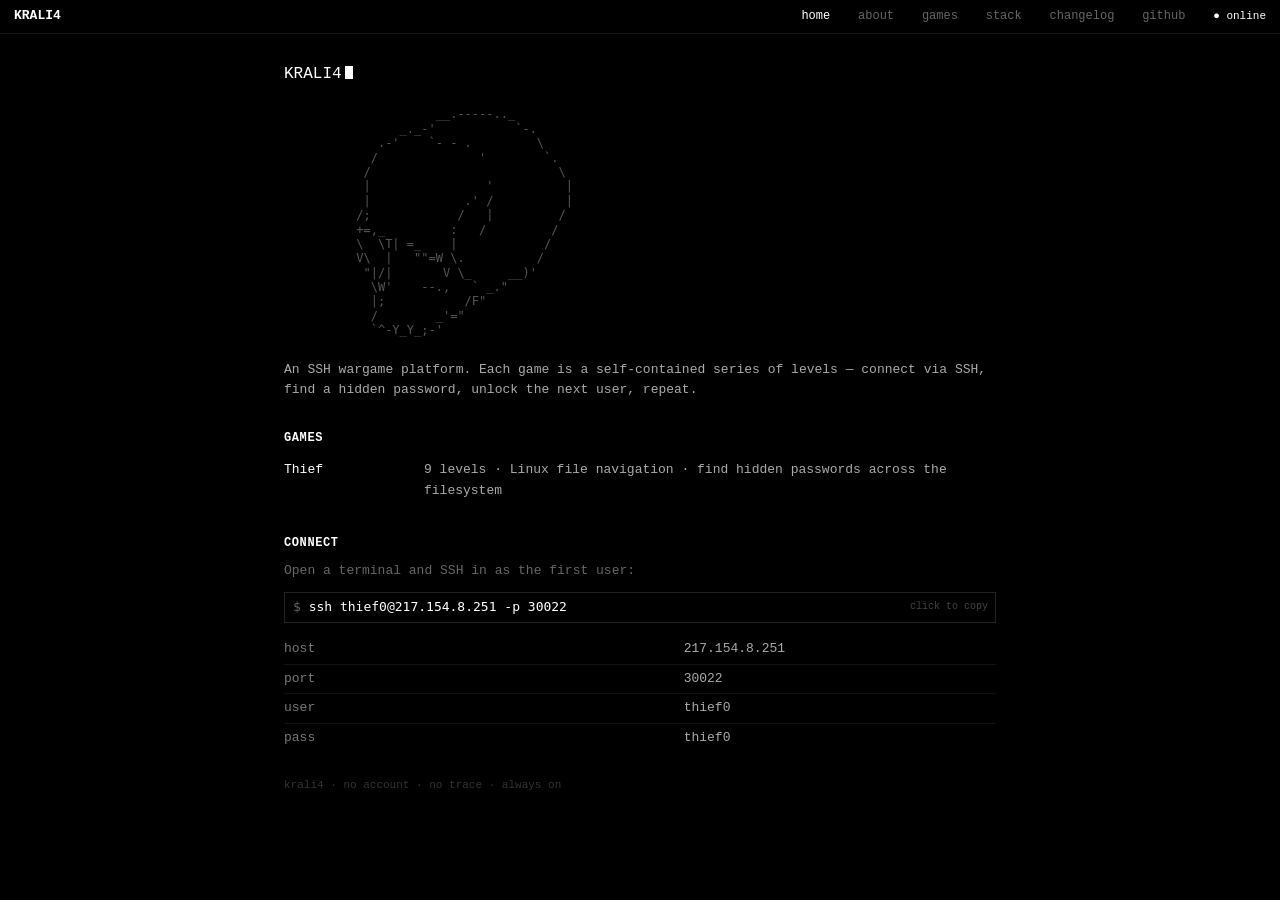
==== commit 1b1e93de: "design changes" ====
--- a/frontend/index.html
+++ b/frontend/index.html
@@ -16,6 +16,7 @@
     <a href="/games/">games</a>
     <a href="/stack.html">stack</a>
     <a href="/changelog.html">changelog</a>
+    <a href="https://github.com/simgerchev/krali4" target="_blank">github</a>
     <span class="online">● online</span>
   </nav>
 </div>
